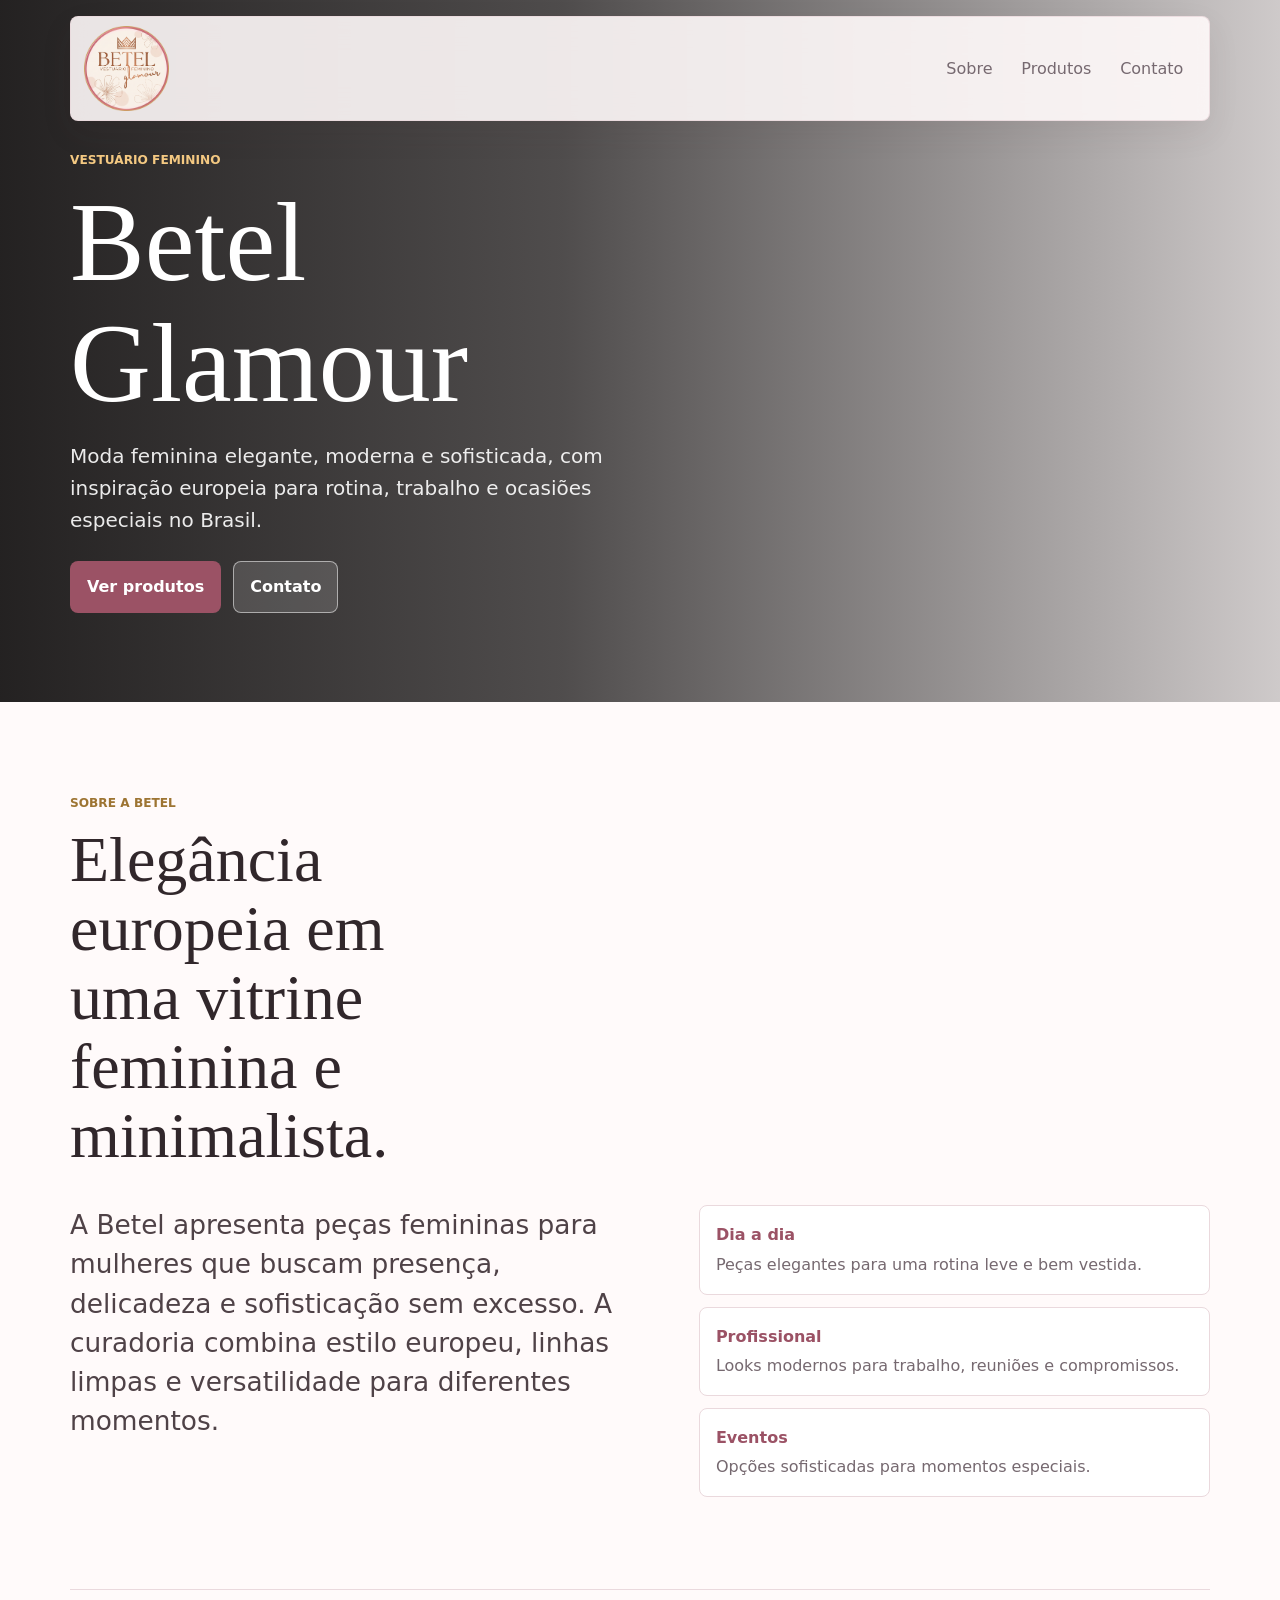
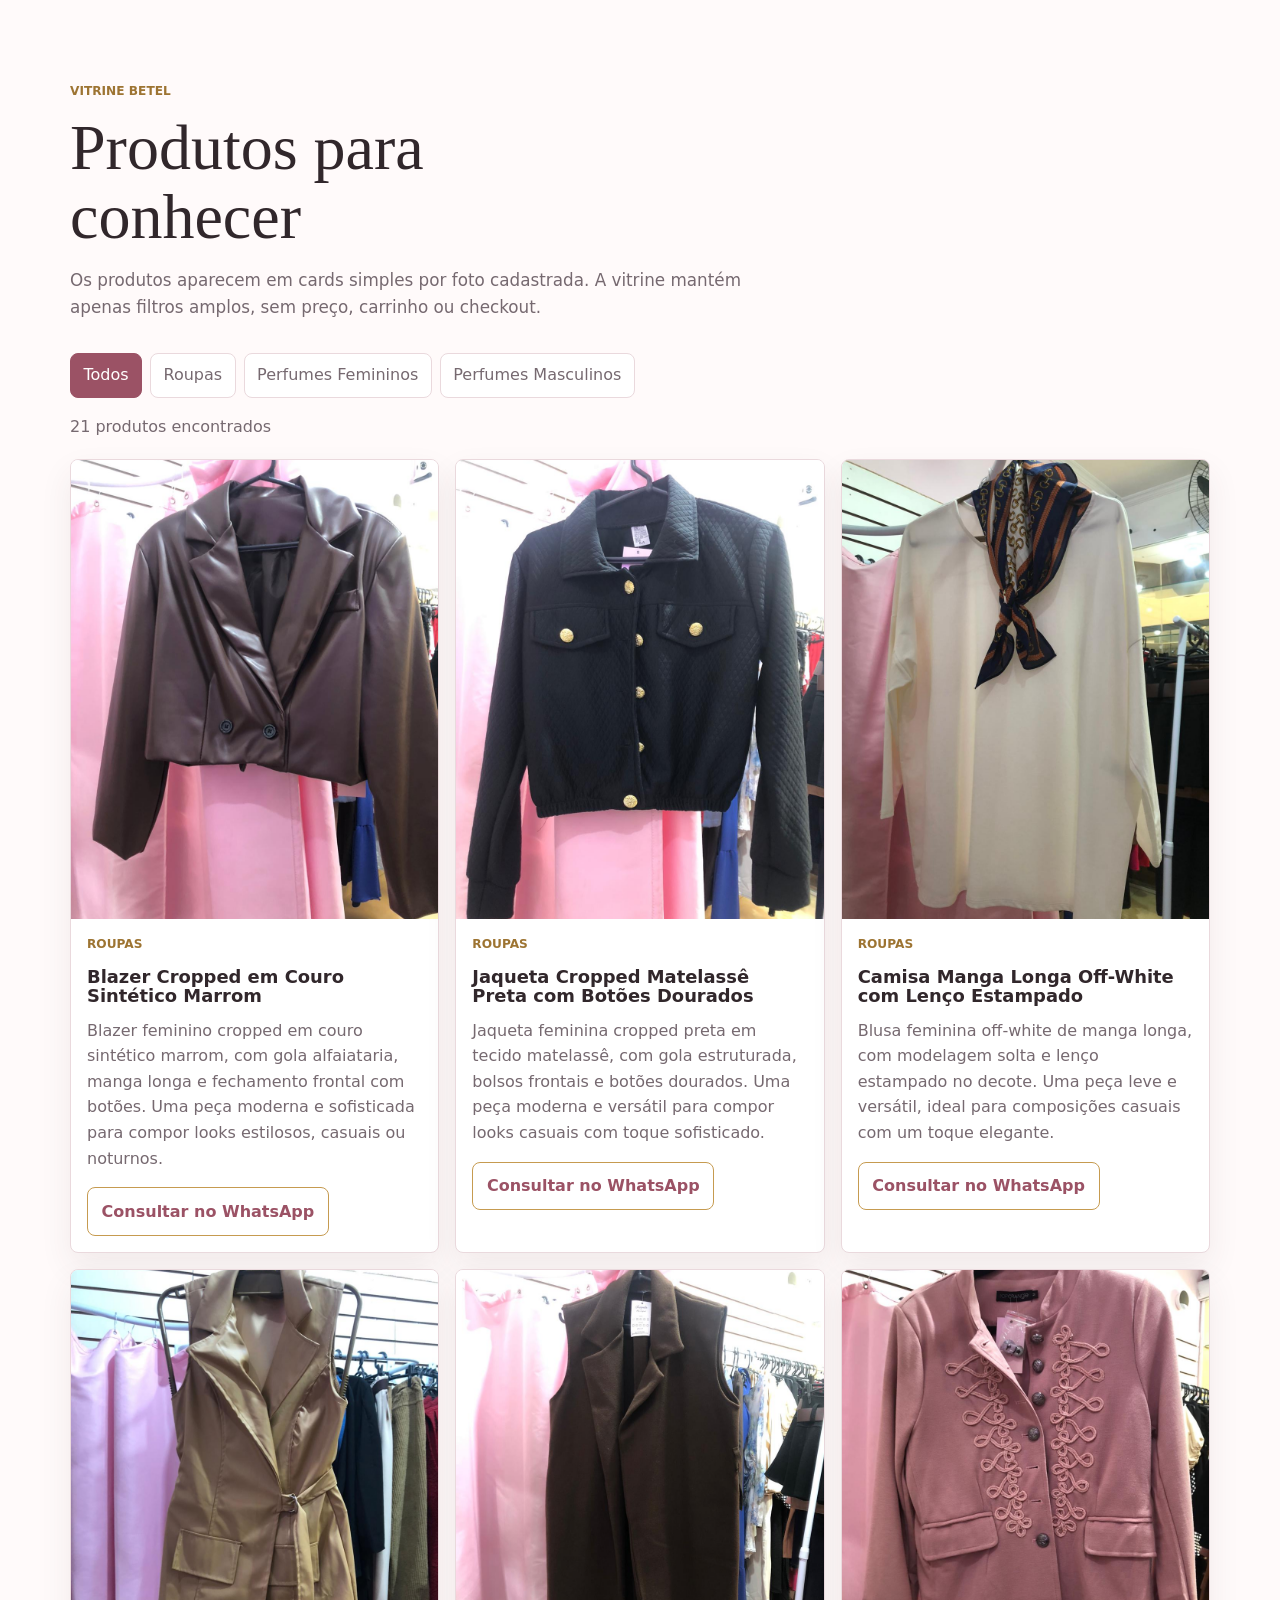
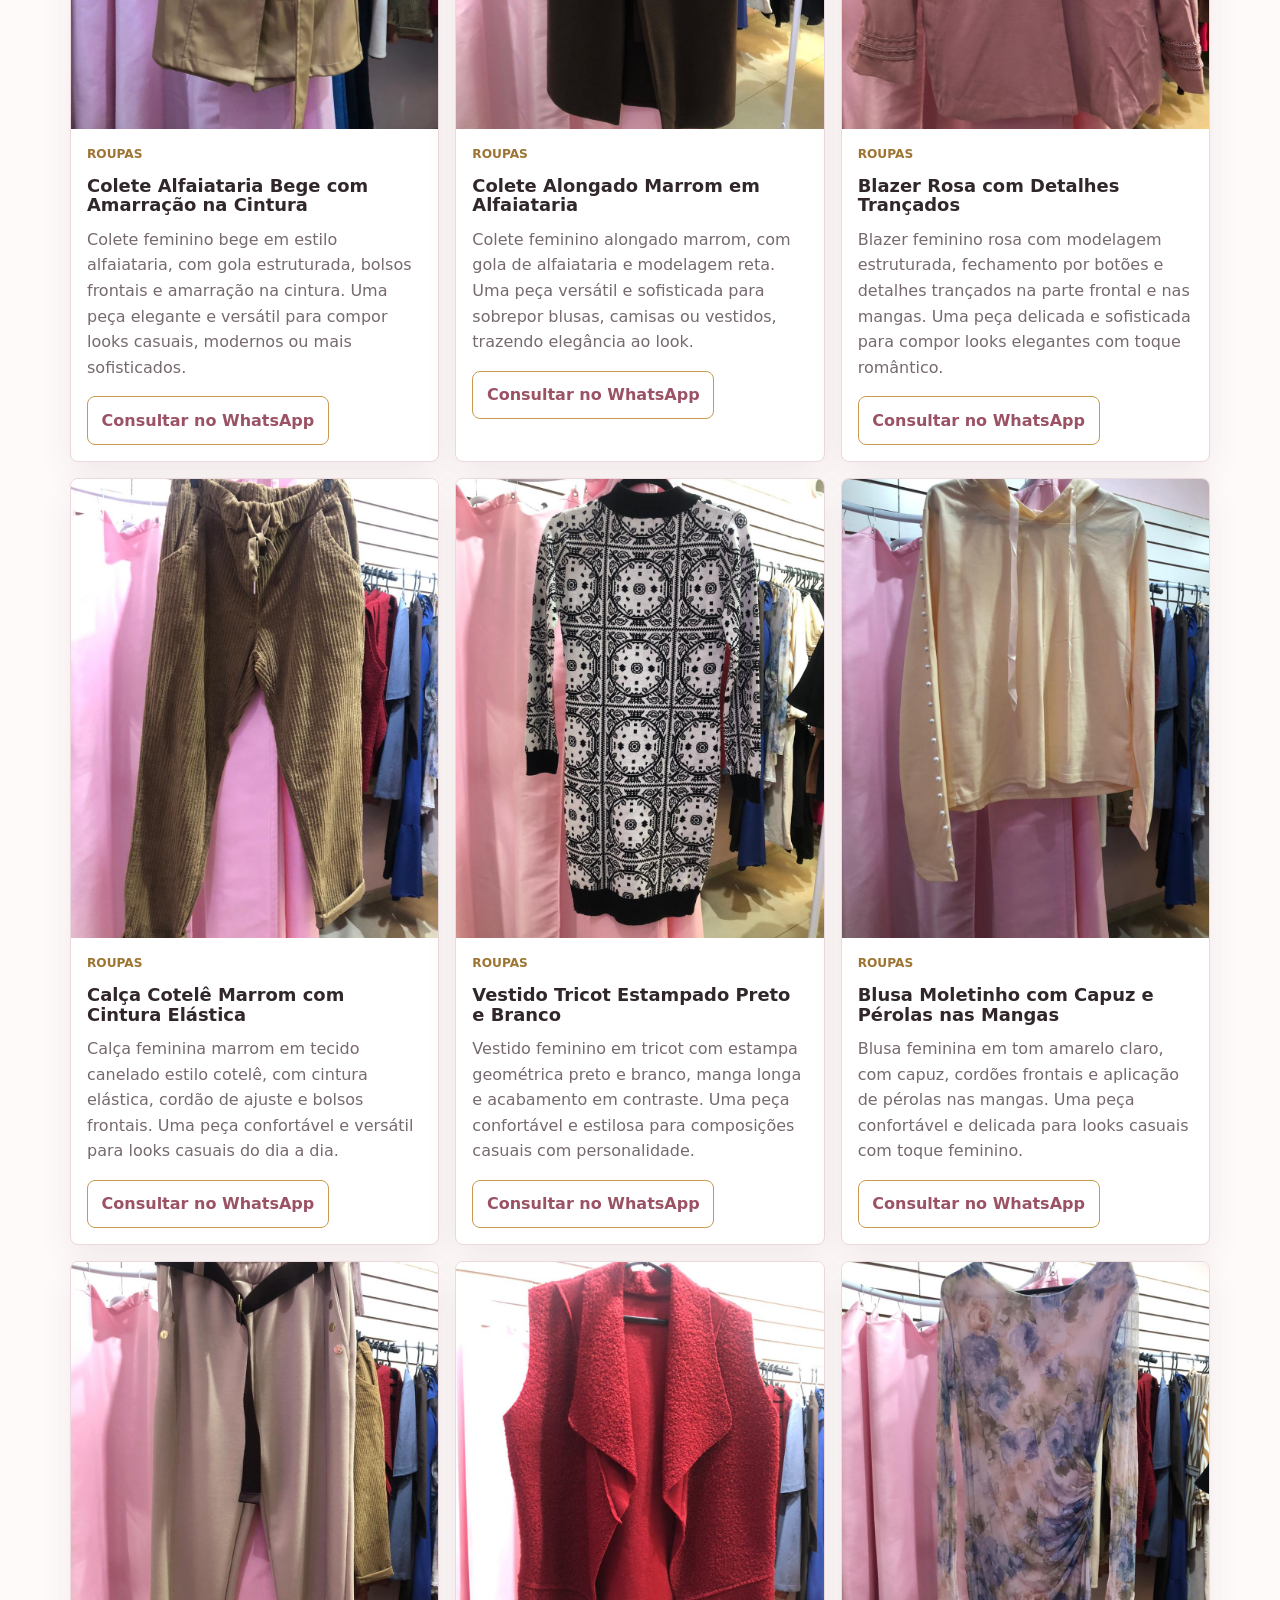
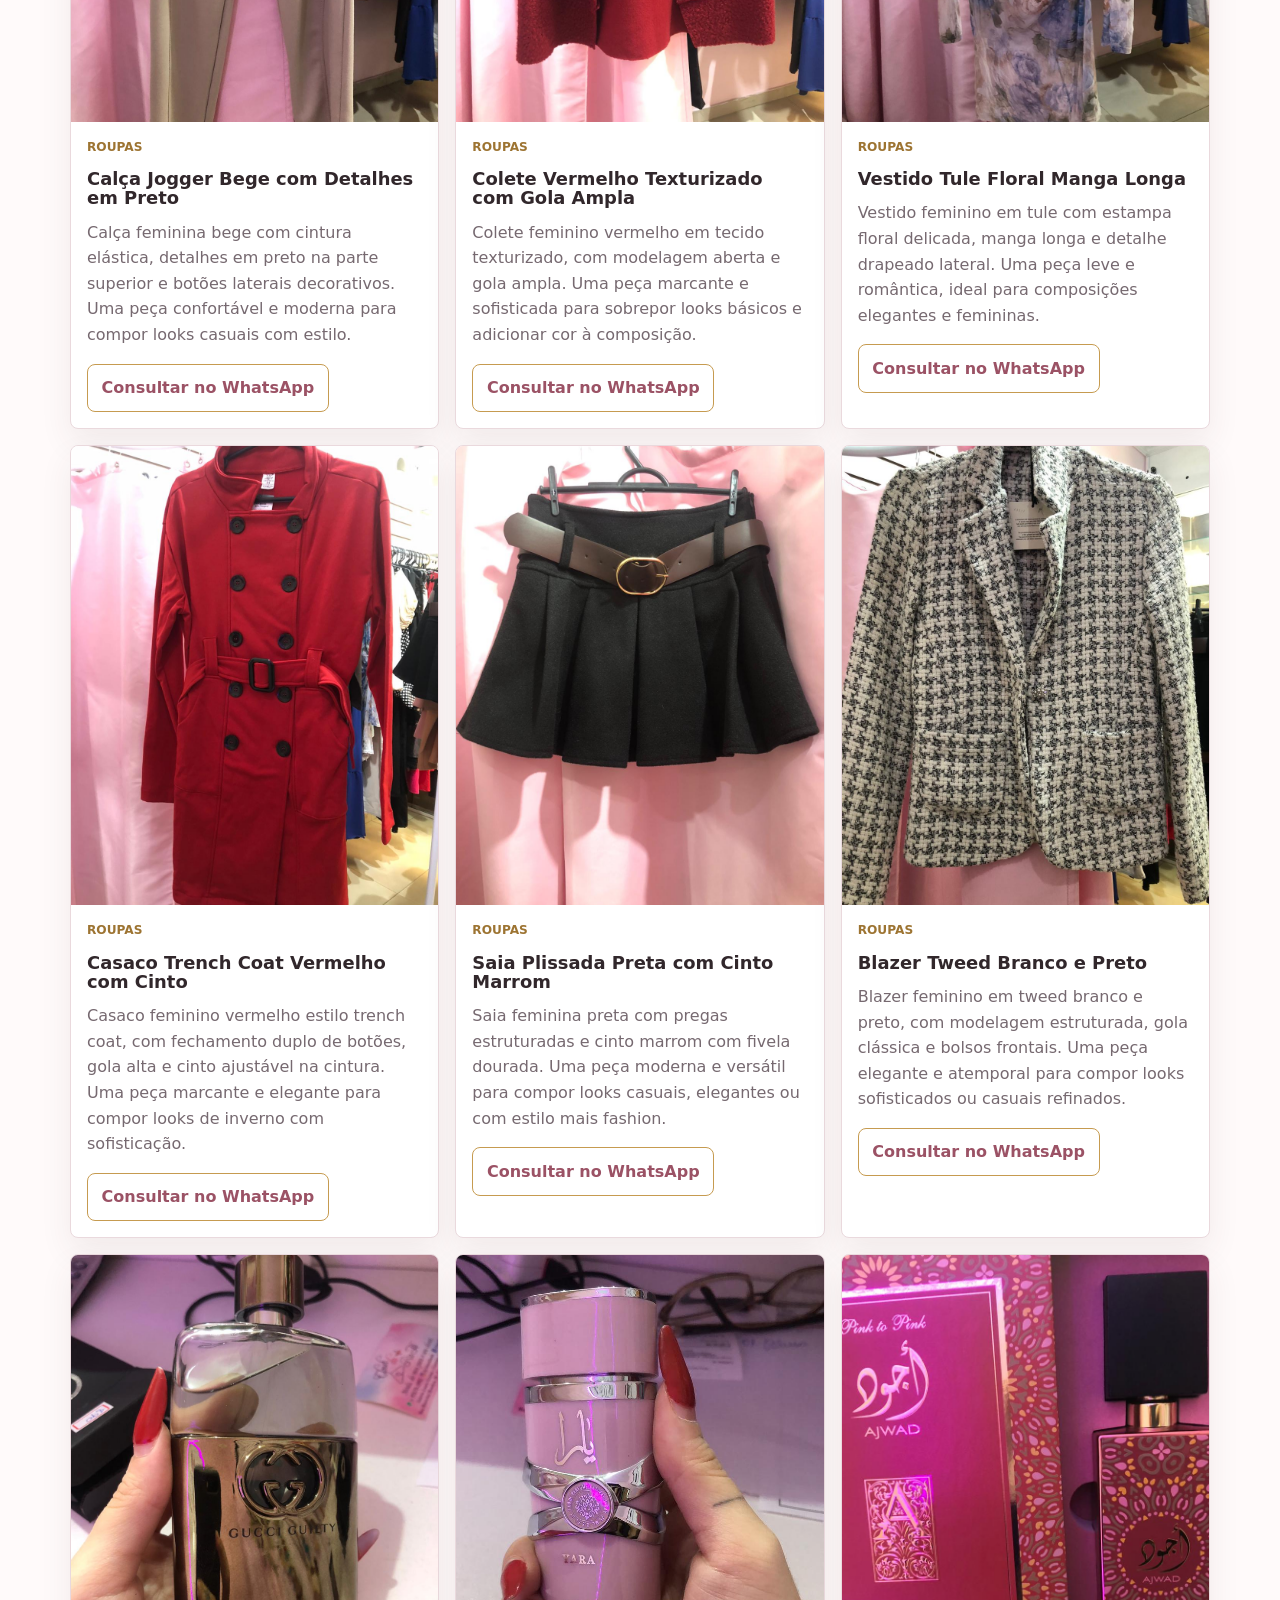
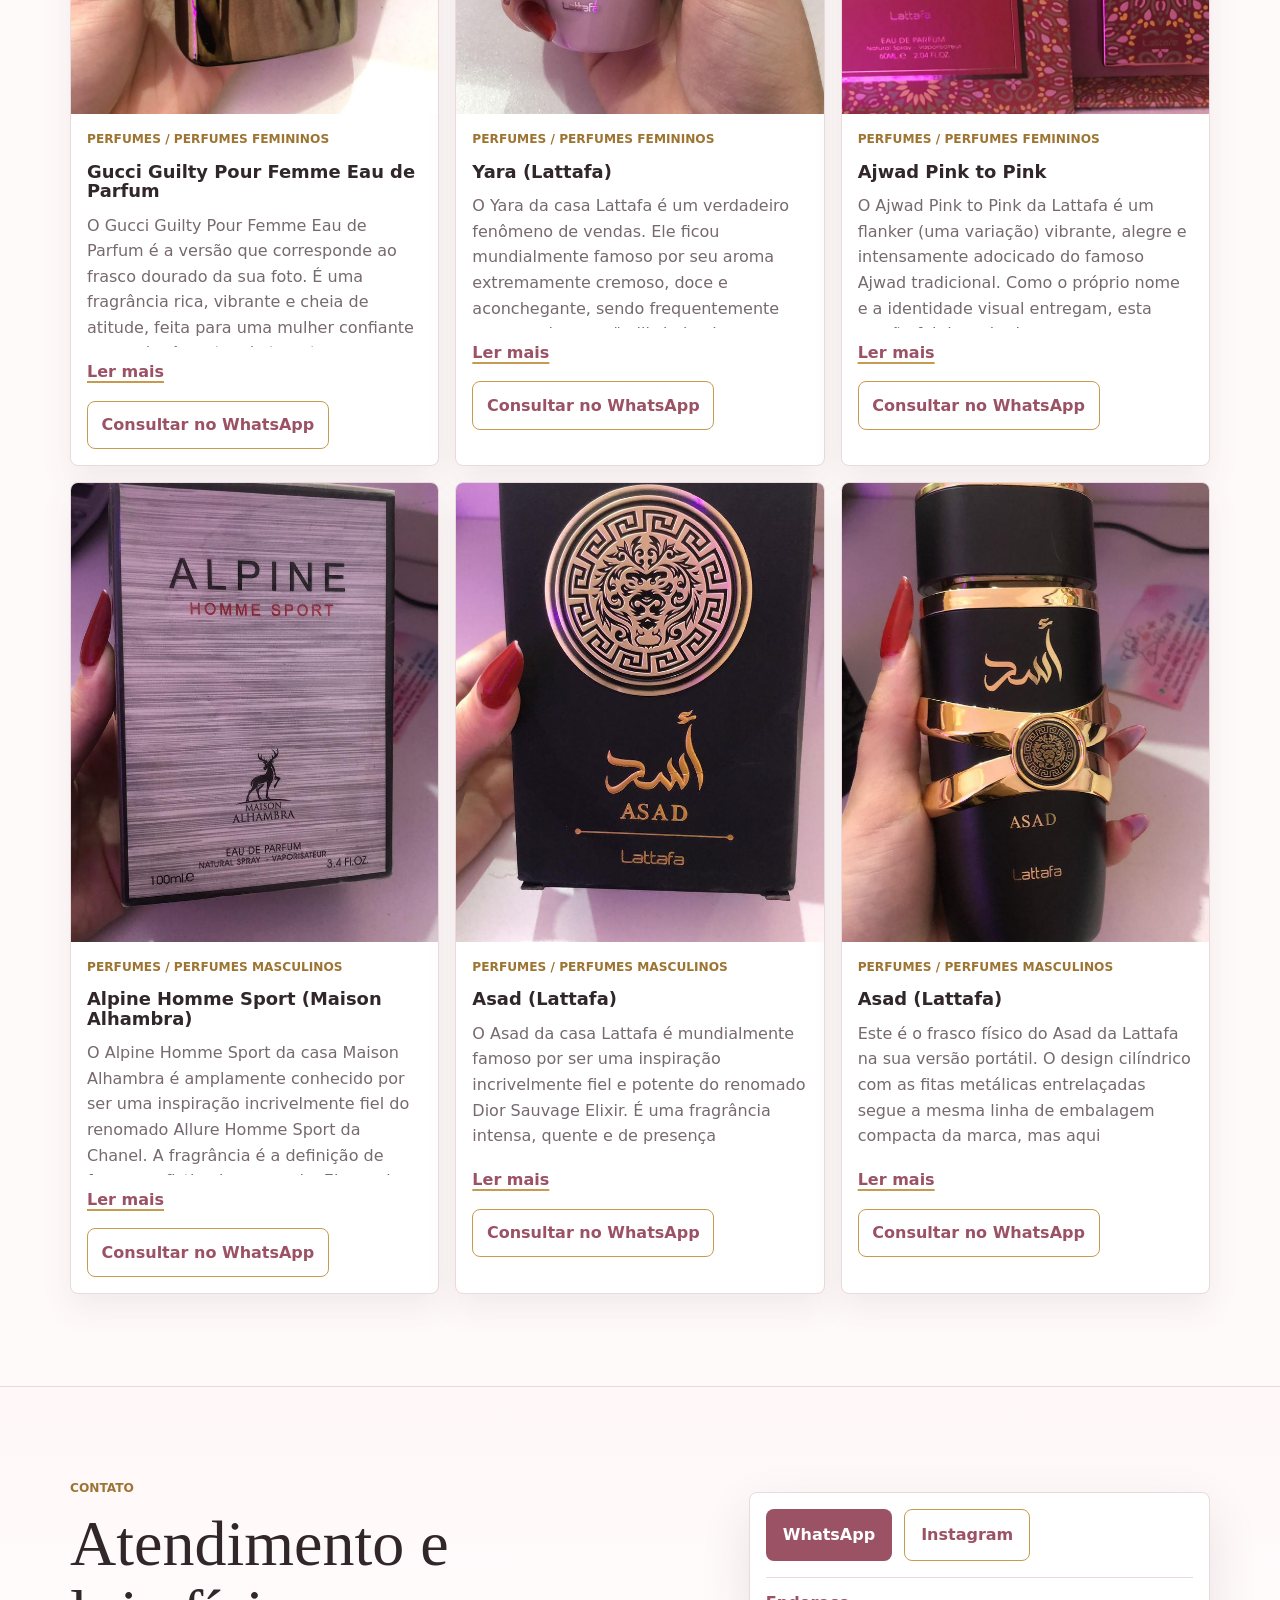
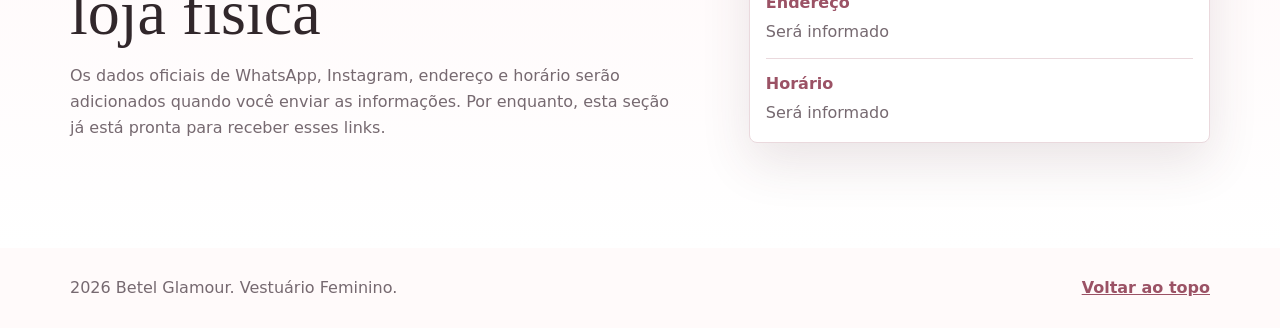
==== index.html @ 4f5f0fdb "Initial Betel Glamour site" ====
<!doctype html>
<html lang="pt-BR">
  <head>
    <meta charset="utf-8" />
    <meta name="viewport" content="width=device-width, initial-scale=1" />
    <meta
      name="description"
      content="Betel Glamour, vestuário feminino com inspiração europeia para o dia a dia, trabalho e eventos."
    />
    <meta name="theme-color" content="#9b5265" />
    <meta property="og:type" content="website" />
    <meta property="og:url" content="https://betel-glamour.netlify.app/" />
    <meta property="og:title" content="Betel Glamour | Vestuário Feminino" />
    <meta
      property="og:description"
      content="Moda feminina elegante, moderna e sofisticada, com inspiração europeia para rotina, trabalho e ocasiões especiais no Brasil."
    />
    <meta property="og:image" content="/assets/produtos/LOGO/02.png" />
    <meta property="og:locale" content="pt_BR" />
    <meta name="twitter:card" content="summary_large_image" />
    <link rel="canonical" href="https://betel-glamour.netlify.app/" />
    <title>Betel Glamour | Vestuário Feminino</title>
    <link rel="preload" href="assets/produtos/LOGO/02.png" as="image" />
    <link rel="stylesheet" href="styles.css?v=betel-v4" />
  </head>
  <body>
    <a class="skip-link" href="#conteudo">Pular para o conteúdo</a>

    <header class="site-header" data-header>
      <a class="brand" href="#inicio" aria-label="Voltar para o início">
        <img
          class="brand-logo"
          src="assets/produtos/LOGO/logo-header.png"
          alt="Betel Vestuário Feminino Glamour"
        />
      </a>

      <button
        class="menu-toggle"
        type="button"
        aria-expanded="false"
        aria-controls="menu-principal"
        data-menu-toggle
      >
        <span></span>
        <span></span>
        <span></span>
        <span class="sr-only">Abrir menu</span>
      </button>

      <nav class="site-nav" id="menu-principal" data-nav>
        <a href="#sobre">Sobre</a>
        <a href="#produtos">Produtos</a>
        <a href="#contato">Contato</a>
      </nav>
    </header>

    <main id="conteudo">
      <section class="hero" id="inicio" aria-labelledby="hero-title">
        <div class="hero-content">
          <p class="eyebrow" data-site-field="heroKicker">Vestuário Feminino</p>
          <h1 id="hero-title" data-site-field="heroTitle">Betel Glamour</h1>
          <p class="hero-copy" data-site-field="heroDescription">
            Moda feminina elegante, moderna e sofisticada, com inspiração
            europeia para rotina, trabalho e ocasiões especiais no Brasil.
          </p>
          <div class="hero-actions" aria-label="Ações principais">
            <a class="button primary" href="#produtos">Ver produtos</a>
            <a class="button secondary" href="#contato">Contato</a>
          </div>
        </div>
      </section>

      <section class="section intro-section" id="sobre" aria-labelledby="sobre-title">
        <div class="section-heading">
          <p class="eyebrow">Sobre a Betel</p>
          <h2 id="sobre-title" data-site-field="aboutTitle">Elegância europeia em uma vitrine feminina e minimalista.</h2>
        </div>

        <div class="intro-layout">
          <p class="lead" data-site-field="aboutText">
            A Betel apresenta peças femininas para mulheres que buscam presença,
            delicadeza e sofisticação sem excesso. A curadoria combina estilo
            europeu, linhas limpas e versatilidade para diferentes momentos.
          </p>

          <div class="quick-facts" aria-label="Destaques da marca">
            <div>
              <strong>Dia a dia</strong>
              <span>Peças elegantes para uma rotina leve e bem vestida.</span>
            </div>
            <div>
              <strong>Profissional</strong>
              <span>Looks modernos para trabalho, reuniões e compromissos.</span>
            </div>
            <div>
              <strong>Eventos</strong>
              <span>Opções sofisticadas para momentos especiais.</span>
            </div>
          </div>
        </div>
      </section>

      <section class="section products-section" id="produtos" aria-labelledby="produtos-title">
        <div class="section-heading">
          <p class="eyebrow">Vitrine Betel</p>
          <h2 id="produtos-title">Produtos para conhecer</h2>
          <p>
            Os produtos aparecem em cards simples por foto cadastrada. A vitrine
            mantém apenas filtros amplos, sem preço, carrinho ou checkout.
          </p>
        </div>

        <div class="catalog-toolbar">
          <div class="filter-bar" aria-label="Filtrar produtos" data-filter-bar></div>
          <p class="product-count" data-product-count aria-live="polite"></p>
        </div>

        <div class="product-grid" data-products aria-live="polite">
          <p class="loading-message">Carregando produtos...</p>
        </div>
      </section>

      <section class="section contact-section" id="contato" aria-labelledby="contato-title">
        <div class="contact-copy">
          <p class="eyebrow">Contato</p>
          <h2 id="contato-title">Atendimento e loja física</h2>
          <p>
            Os dados oficiais de WhatsApp, Instagram, endereço e horário serão
            adicionados quando você enviar as informações. Por enquanto, esta
            seção já está pronta para receber esses links.
          </p>
        </div>

        <div class="contact-panel" aria-label="Canais de contato da Betel">
          <div class="contact-actions">
            <a class="button primary" href="#contato" data-whatsapp-link>
              WhatsApp
            </a>
            <a class="button outline" href="#contato" data-instagram-link>
              Instagram
            </a>
          </div>

          <dl class="contact-list">
            <div>
              <dt>Endereço</dt>
              <dd data-site-field="address">Será informado</dd>
            </div>
            <div>
              <dt>Horário</dt>
              <dd data-site-field="hours">Será informado</dd>
            </div>
          </dl>
        </div>
      </section>
    </main>

    <footer class="site-footer">
      <p><span data-year></span> Betel Glamour. Vestuário Feminino.</p>
      <a href="#inicio">Voltar ao topo</a>
    </footer>

    <script src="https://identity.netlify.com/v1/netlify-identity-widget.js"></script>
    <script>
      if (window.netlifyIdentity) {
        window.netlifyIdentity.on("init", (user) => {
          if (!user) {
            window.netlifyIdentity.on("login", () => {
              document.location.href = "/admin/";
            });
          }
        });
      }
    </script>
    <script src="script.js?v=betel-v5"></script>
  </body>
</html>
---- styles.css ----
:root {
  --bg: #fffafa;
  --paper: #ffffff;
  --paper-soft: #fff4f6;
  --ink: #31272b;
  --muted: #766970;
  --line: #ead9dd;
  --rose: #d596a5;
  --rose-dark: #9b5265;
  --rose-soft: #f7e5e9;
  --gold: #c69b50;
  --gold-dark: #9d7432;
  --shadow: 0 20px 50px rgba(79, 47, 55, 0.12);
  --radius: 8px;
  --max-width: 1140px;
}

* {
  box-sizing: border-box;
}

html {
  scroll-behavior: smooth;
}

body {
  margin: 0;
  background: var(--bg);
  color: var(--ink);
  font-family:
    "Segoe UI", ui-sans-serif, system-ui, -apple-system, BlinkMacSystemFont,
    sans-serif;
  line-height: 1.6;
}

img {
  display: block;
  max-width: 100%;
}

a {
  color: inherit;
}

button {
  font: inherit;
}

code {
  color: var(--rose-dark);
  font-size: 0.95em;
}

.skip-link {
  position: fixed;
  left: 1rem;
  top: 1rem;
  z-index: 20;
  transform: translateY(-140%);
  background: var(--ink);
  color: white;
  padding: 0.65rem 0.9rem;
  border-radius: var(--radius);
  transition: transform 180ms ease;
}

.skip-link:focus {
  transform: translateY(0);
}

.sr-only {
  position: absolute;
  width: 1px;
  height: 1px;
  padding: 0;
  margin: -1px;
  overflow: hidden;
  clip: rect(0, 0, 0, 0);
  white-space: nowrap;
  border: 0;
}

.site-header {
  position: fixed;
  inset: 0 0 auto;
  z-index: 10;
  display: flex;
  align-items: center;
  justify-content: space-between;
  gap: 1rem;
  width: min(100% - 32px, var(--max-width));
  margin: 16px auto 0;
  padding: 0.55rem 0.8rem;
  background: rgba(255, 250, 250, 0.9);
  border: 1px solid rgba(234, 217, 221, 0.86);
  border-radius: var(--radius);
  box-shadow: 0 12px 32px rgba(79, 47, 55, 0.08);
  backdrop-filter: blur(16px);
}

.site-header.is-scrolled {
  box-shadow: 0 12px 34px rgba(79, 47, 55, 0.15);
}

.brand {
  display: inline-flex;
  align-items: center;
  min-width: 0;
  color: var(--ink);
  font-weight: 800;
  text-decoration: none;
}

.brand-logo {
  width: auto;
  height: clamp(4rem, 8vw, 5.35rem);
  object-fit: contain;
}

.site-nav {
  display: flex;
  align-items: center;
  gap: 0.2rem;
}

.site-nav a {
  min-height: 2.4rem;
  padding: 0.55rem 0.8rem;
  color: var(--muted);
  text-decoration: none;
  border-radius: var(--radius);
  transition:
    background 160ms ease,
    color 160ms ease;
}

.site-nav a:hover,
.site-nav a:focus-visible {
  background: rgba(213, 150, 165, 0.14);
  color: var(--rose-dark);
}

.menu-toggle {
  display: none;
  width: 2.5rem;
  height: 2.5rem;
  padding: 0.55rem;
  border: 1px solid var(--line);
  border-radius: var(--radius);
  background: var(--paper);
  color: var(--ink);
  cursor: pointer;
}

.menu-toggle span:not(.sr-only) {
  display: block;
  height: 2px;
  width: 100%;
  margin: 4px 0;
  background: currentColor;
}

.hero {
  min-height: min(78svh, 740px);
  display: grid;
  align-items: center;
  padding: 8.4rem max(24px, calc((100vw - var(--max-width)) / 2)) 4.5rem;
  background:
    linear-gradient(90deg, rgba(12, 10, 10, 0.9) 0%, rgba(12, 10, 10, 0.72) 44%, rgba(12, 10, 10, 0.2) 100%),
    url("assets/produtos/LOGO/02.png");
  background-size: cover;
  background-position: 60% center;
  color: white;
}

.hero-content {
  width: min(620px, 100%);
}

.eyebrow {
  margin: 0 0 0.7rem;
  color: var(--gold-dark);
  font-size: 0.76rem;
  font-weight: 800;
  letter-spacing: 0;
  text-transform: uppercase;
}

.hero .eyebrow {
  color: #f4c982;
}

h1,
h2,
h3,
p {
  overflow-wrap: anywhere;
}

h1,
h2,
h3 {
  line-height: 1.08;
  margin: 0;
}

h1,
h2 {
  font-family: Georgia, "Times New Roman", serif;
  font-weight: 500;
}

h1 {
  max-width: 12ch;
  font-size: clamp(3.4rem, 10vw, 7rem);
  letter-spacing: 0;
}

h2 {
  max-width: 13ch;
  font-size: clamp(2.1rem, 5.2vw, 4rem);
  letter-spacing: 0;
}

h3 {
  font-size: 1.12rem;
  letter-spacing: 0;
}

.hero-copy {
  max-width: 54ch;
  margin: 1rem 0 0;
  color: rgba(255, 255, 255, 0.9);
  font-size: clamp(1.05rem, 2vw, 1.25rem);
}

.hero-actions,
.contact-actions {
  display: flex;
  flex-wrap: wrap;
  gap: 0.75rem;
  margin-top: 1.6rem;
}

.button {
  min-height: 2.9rem;
  display: inline-flex;
  align-items: center;
  justify-content: center;
  padding: 0.75rem 1rem;
  border: 1px solid transparent;
  border-radius: var(--radius);
  font-weight: 800;
  text-decoration: none;
  cursor: pointer;
  transition:
    transform 160ms ease,
    border-color 160ms ease,
    background 160ms ease,
    color 160ms ease;
}

.button:hover,
.button:focus-visible {
  transform: translateY(-1px);
}

.button.primary {
  background: var(--rose-dark);
  color: white;
}

.button.secondary {
  background: rgba(255, 255, 255, 0.14);
  border-color: rgba(255, 255, 255, 0.52);
  color: white;
}

.button.outline {
  background: var(--paper);
  border-color: var(--gold);
  color: var(--rose-dark);
}

.section {
  width: min(100% - 32px, var(--max-width));
  margin: 0 auto;
  padding: clamp(3.25rem, 8vw, 5.75rem) 0;
}

.section-heading {
  max-width: 820px;
}

.section-heading > p:not(.eyebrow) {
  max-width: 720px;
  margin: 1rem 0 0;
  color: var(--muted);
  font-size: 1.05rem;
}

.intro-layout {
  display: grid;
  grid-template-columns: minmax(0, 1.05fr) minmax(280px, 0.95fr);
  gap: clamp(1.5rem, 5vw, 4rem);
  align-items: start;
  margin-top: 2.2rem;
}

.lead {
  margin: 0;
  color: #4f4247;
  font-size: clamp(1.22rem, 2.4vw, 1.65rem);
  line-height: 1.48;
}

.quick-facts {
  display: grid;
  gap: 0.75rem;
}

.quick-facts div {
  display: grid;
  gap: 0.25rem;
  padding: 1rem;
  background: var(--paper);
  border: 1px solid var(--line);
  border-radius: var(--radius);
}

.quick-facts strong {
  color: var(--rose-dark);
}

.quick-facts span {
  color: var(--muted);
}

.products-section {
  border-top: 1px solid var(--line);
}

.catalog-toolbar {
  margin-top: 2rem;
}

.filter-bar {
  display: flex;
  flex-wrap: wrap;
  gap: 0.5rem;
}

.filter-button {
  min-height: 2.45rem;
  padding: 0.55rem 0.78rem;
  border: 1px solid var(--line);
  border-radius: var(--radius);
  background: var(--paper);
  color: var(--muted);
  cursor: pointer;
  white-space: nowrap;
}

.filter-button.is-active {
  background: var(--rose-dark);
  border-color: var(--rose-dark);
  color: white;
}

.product-count {
  min-height: 1.5rem;
  margin: 1rem 0 0;
  color: var(--muted);
}

.product-grid {
  display: grid;
  grid-template-columns: repeat(3, minmax(0, 1fr));
  gap: 1rem;
  margin-top: 1.25rem;
}

.loading-message,
.empty-message {
  grid-column: 1 / -1;
  margin: 0;
  padding: 1rem;
  background: var(--paper);
  border: 1px solid var(--line);
  border-radius: var(--radius);
  color: var(--muted);
}

.product-card {
  display: grid;
  grid-template-rows: auto 1fr;
  overflow: hidden;
  background: var(--paper);
  border: 1px solid var(--line);
  border-radius: var(--radius);
  box-shadow: 0 14px 32px rgba(79, 47, 55, 0.08);
}

.product-media {
  position: relative;
  overflow: hidden;
  background: var(--paper-soft);
}

.product-media img {
  width: 100%;
  aspect-ratio: 4 / 5;
  object-fit: cover;
}

.carousel-button {
  position: absolute;
  top: 50%;
  display: grid;
  width: 2.25rem;
  height: 2.25rem;
  place-items: center;
  border: 1px solid rgba(255, 255, 255, 0.75);
  border-radius: 50%;
  background: rgba(49, 39, 43, 0.45);
  color: white;
  cursor: pointer;
  transform: translateY(-50%);
}

.carousel-button:hover,
.carousel-button:focus-visible {
  background: rgba(49, 39, 43, 0.72);
}

.carousel-button.prev {
  left: 0.75rem;
}

.carousel-button.next {
  right: 0.75rem;
}

.carousel-dots {
  position: absolute;
  inset: auto 0 0.75rem;
  display: flex;
  justify-content: center;
  gap: 0.35rem;
}

.carousel-dot {
  width: 0.45rem;
  height: 0.45rem;
  border: 0;
  border-radius: 50%;
  background: rgba(255, 255, 255, 0.58);
  cursor: pointer;
}

.carousel-dot.is-active {
  background: var(--gold);
}

.product-content {
  display: grid;
  align-content: start;
  gap: 0.75rem;
  padding: 1rem;
}

.product-kicker {
  margin: 0;
  color: var(--gold-dark);
  font-size: 0.76rem;
  font-weight: 800;
  letter-spacing: 0;
  text-transform: uppercase;
}

.product-content p:not(.product-kicker) {
  margin: 0;
  color: var(--muted);
}

.product-description.is-collapsed {
  max-height: 8.4rem;
  overflow: hidden;
}

.description-toggle {
  width: fit-content;
  padding: 0;
  border: 0;
  background: transparent;
  color: var(--rose-dark);
  font-weight: 800;
  text-decoration: underline;
  text-decoration-color: var(--gold);
  text-decoration-thickness: 2px;
  text-underline-offset: 0.25em;
  cursor: pointer;
}

.product-content .button {
  width: fit-content;
  min-height: 2.55rem;
  margin-top: 0.25rem;
  padding: 0.65rem 0.85rem;
}

.contact-section {
  display: grid;
  grid-template-columns: minmax(0, 1fr) minmax(320px, 0.75fr);
  gap: clamp(1.5rem, 5vw, 4rem);
  align-items: center;
  width: 100%;
  max-width: none;
  margin: 0;
  padding-inline: max(24px, calc((100vw - var(--max-width)) / 2));
  background: linear-gradient(180deg, #fff7f8 0%, #ffffff 100%);
  border-top: 1px solid var(--line);
}

.contact-copy {
  max-width: 720px;
}

.contact-copy p:not(.eyebrow) {
  color: var(--muted);
}

.contact-panel {
  padding: 1rem;
  background: var(--paper);
  border: 1px solid var(--line);
  border-radius: var(--radius);
  box-shadow: var(--shadow);
}

.contact-panel .contact-actions {
  margin-top: 0;
}

.contact-list {
  display: grid;
  gap: 0.8rem;
  margin: 1rem 0 0;
}

.contact-list div {
  display: grid;
  gap: 0.2rem;
  padding-top: 0.8rem;
  border-top: 1px solid var(--line);
}

.contact-list dt {
  color: var(--rose-dark);
  font-weight: 800;
}

.contact-list dd {
  margin: 0;
  color: var(--muted);
}

.site-footer {
  display: flex;
  align-items: center;
  justify-content: space-between;
  gap: 1rem;
  width: min(100% - 32px, var(--max-width));
  min-height: 5rem;
  margin: 0 auto;
  color: var(--muted);
}

.site-footer p {
  margin: 0;
}

.site-footer a {
  color: var(--rose-dark);
  font-weight: 800;
}

@media (max-width: 920px) {
  .site-header {
    align-items: flex-start;
  }

  .menu-toggle {
    display: block;
  }

  .site-nav {
    position: absolute;
    inset: calc(100% + 8px) 0 auto;
    display: none;
    flex-direction: column;
    align-items: stretch;
    padding: 0.6rem;
    background: var(--paper);
    border: 1px solid var(--line);
    border-radius: var(--radius);
    box-shadow: var(--shadow);
  }

  .site-nav.is-open {
    display: flex;
  }

  .site-nav a {
    padding: 0.75rem 0.85rem;
  }

  .hero {
    min-height: 76svh;
    padding-top: 8rem;
    background:
      linear-gradient(180deg, rgba(12, 10, 10, 0.86) 0%, rgba(12, 10, 10, 0.64) 62%, rgba(12, 10, 10, 0.25) 100%),
      url("assets/produtos/LOGO/02.png");
    background-size: cover;
    background-position: center;
  }

  .intro-layout,
  .contact-section {
    grid-template-columns: 1fr;
  }

  .product-grid {
    grid-template-columns: repeat(2, minmax(0, 1fr));
  }
}

@media (max-width: 640px) {
  .site-header {
    width: min(100% - 20px, var(--max-width));
    margin-top: 10px;
  }

  .brand-logo {
    height: 3.7rem;
  }

  .hero {
    padding-inline: 18px;
  }

  .section {
    width: min(100% - 28px, var(--max-width));
  }

  .filter-bar {
    flex-wrap: nowrap;
    overflow-x: auto;
    padding-bottom: 0.2rem;
  }

  .product-grid {
    grid-template-columns: 1fr;
  }

  .button {
    width: 100%;
  }

  .product-content .button {
    width: 100%;
  }

  .site-footer {
    align-items: flex-start;
    flex-direction: column;
    padding: 1.5rem 0;
  }
}
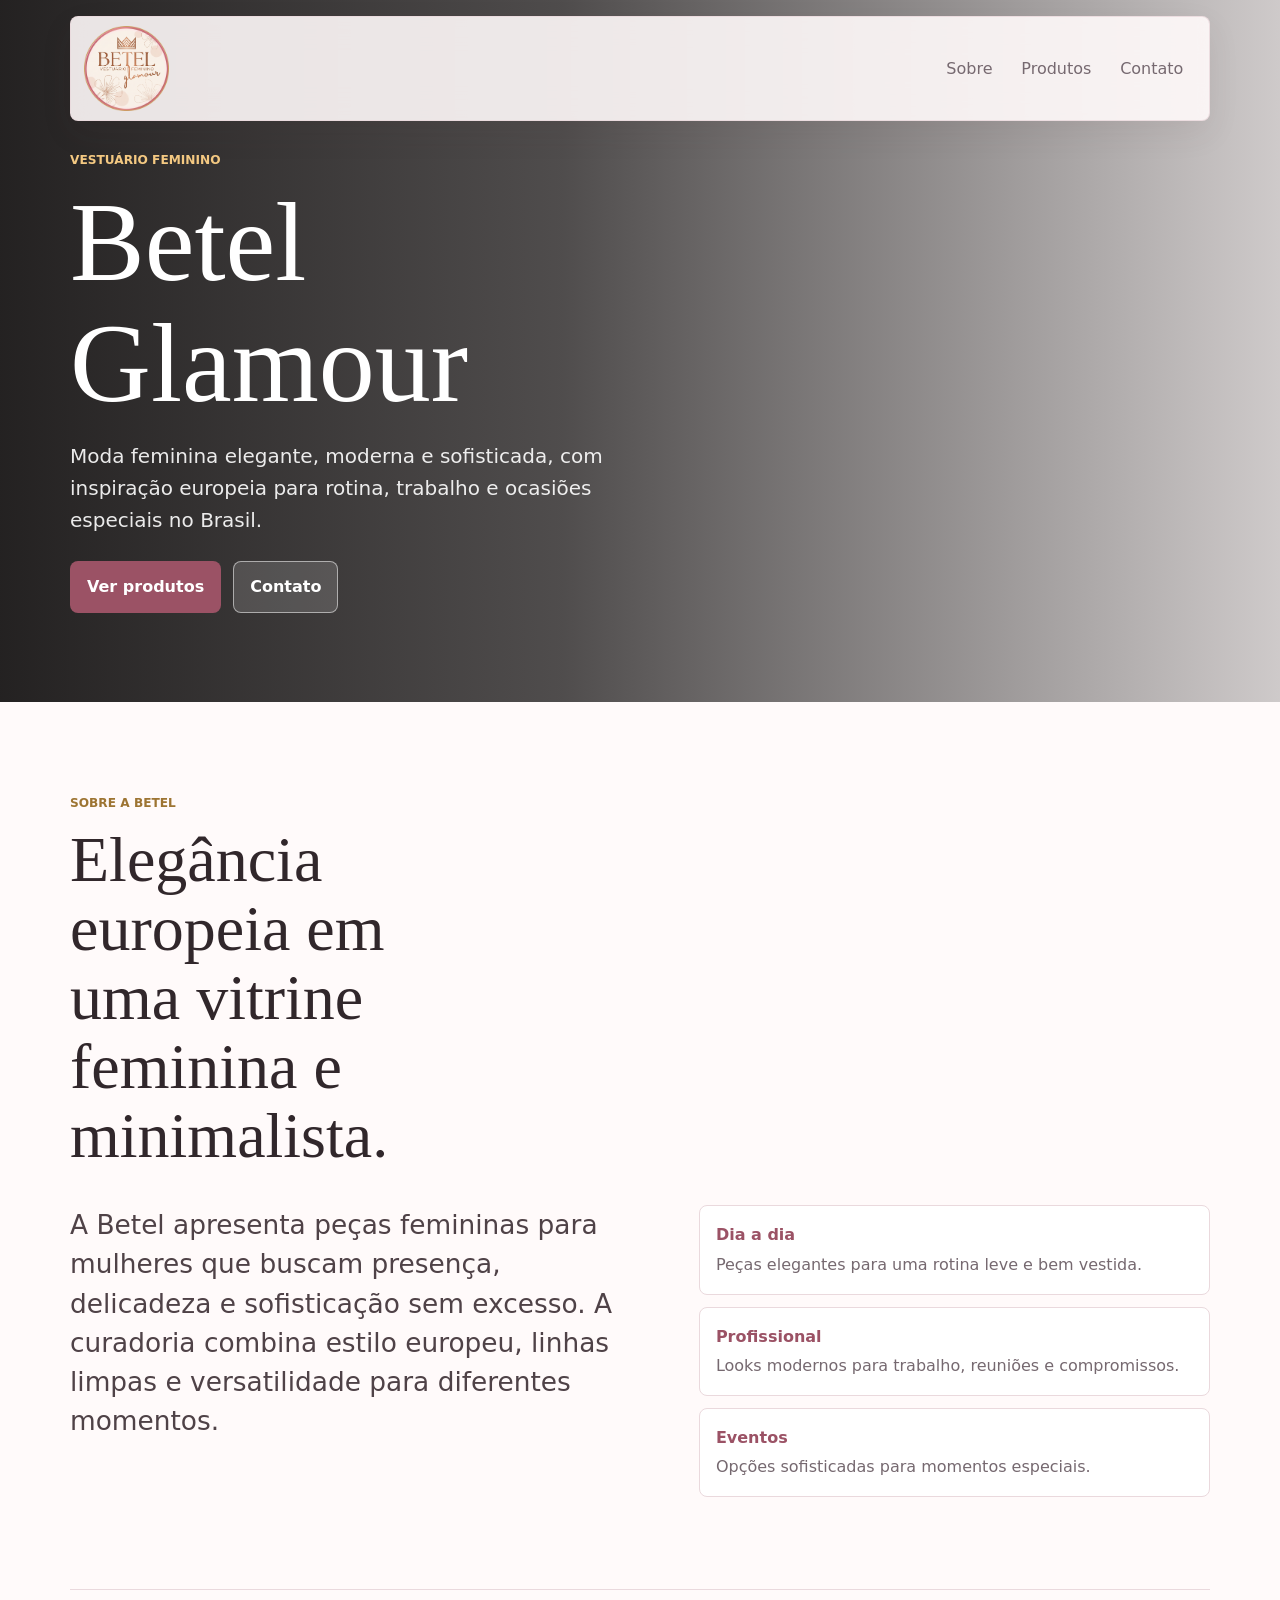
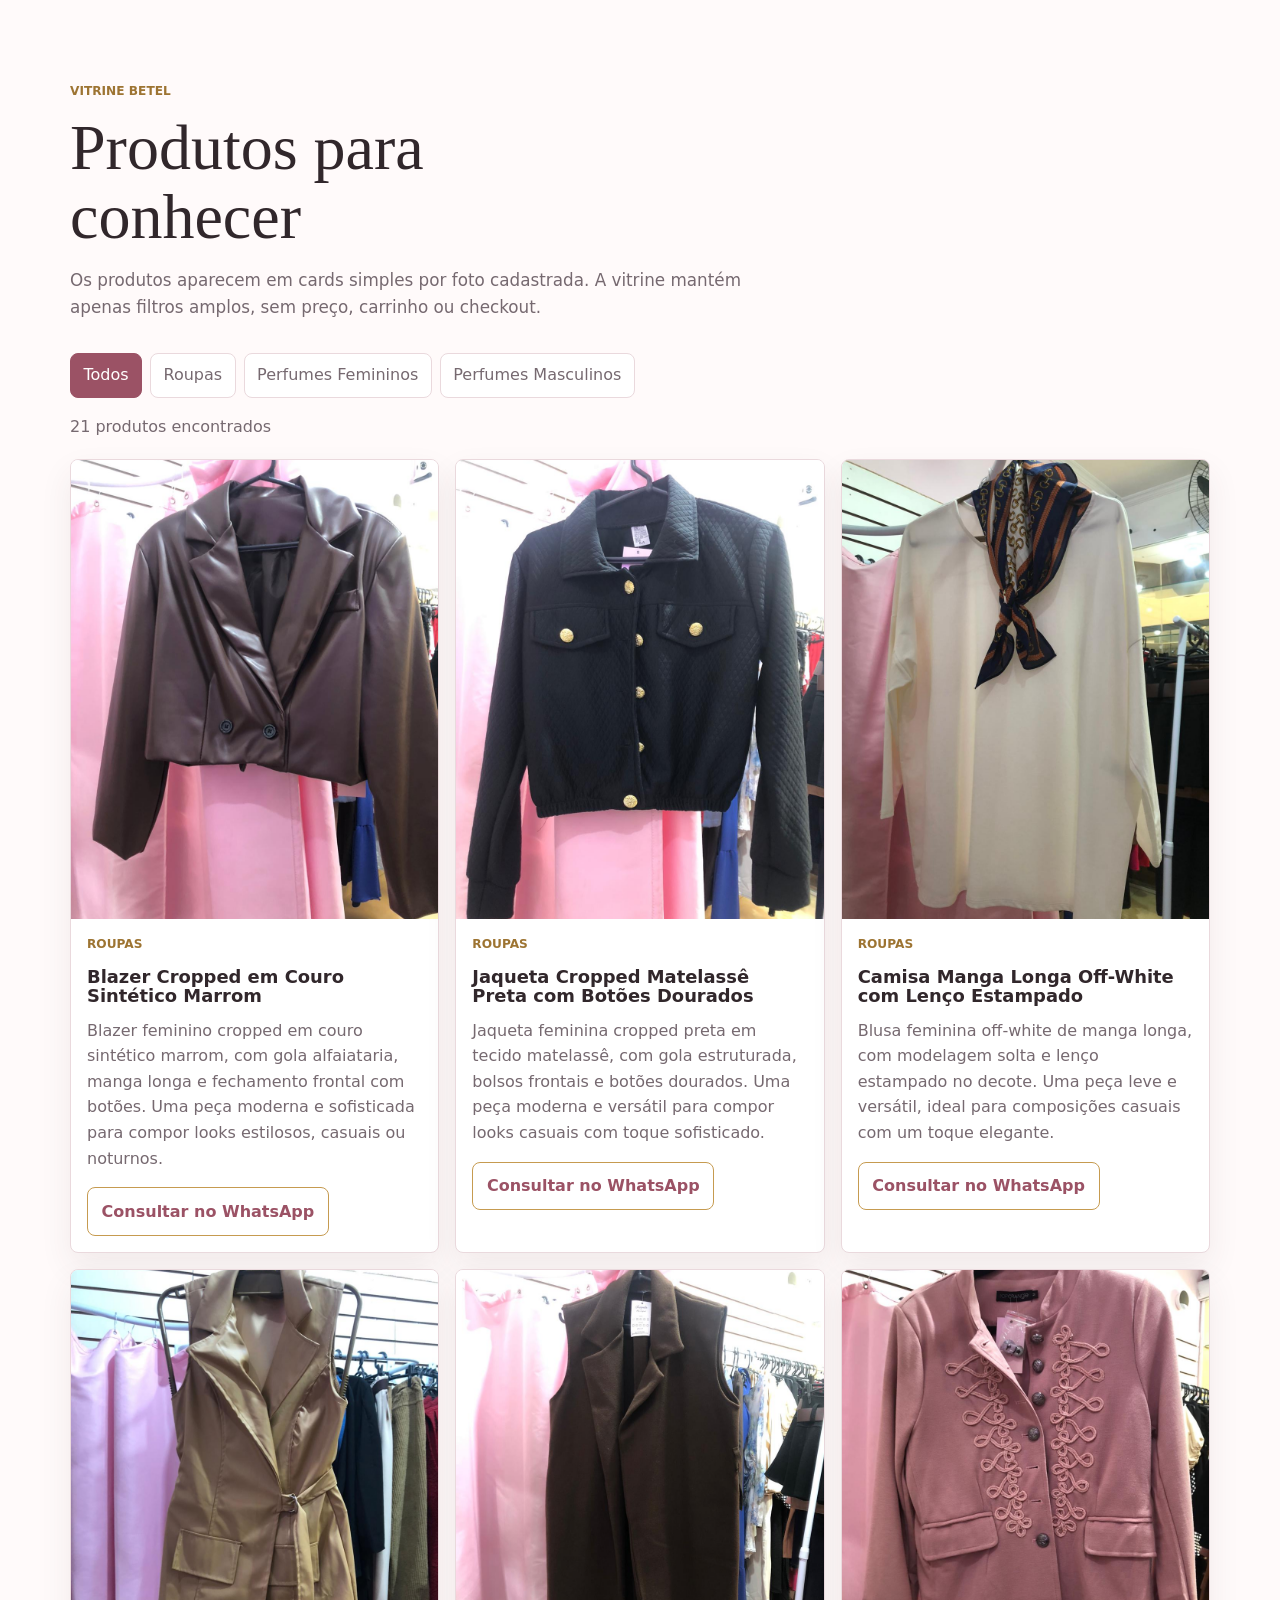
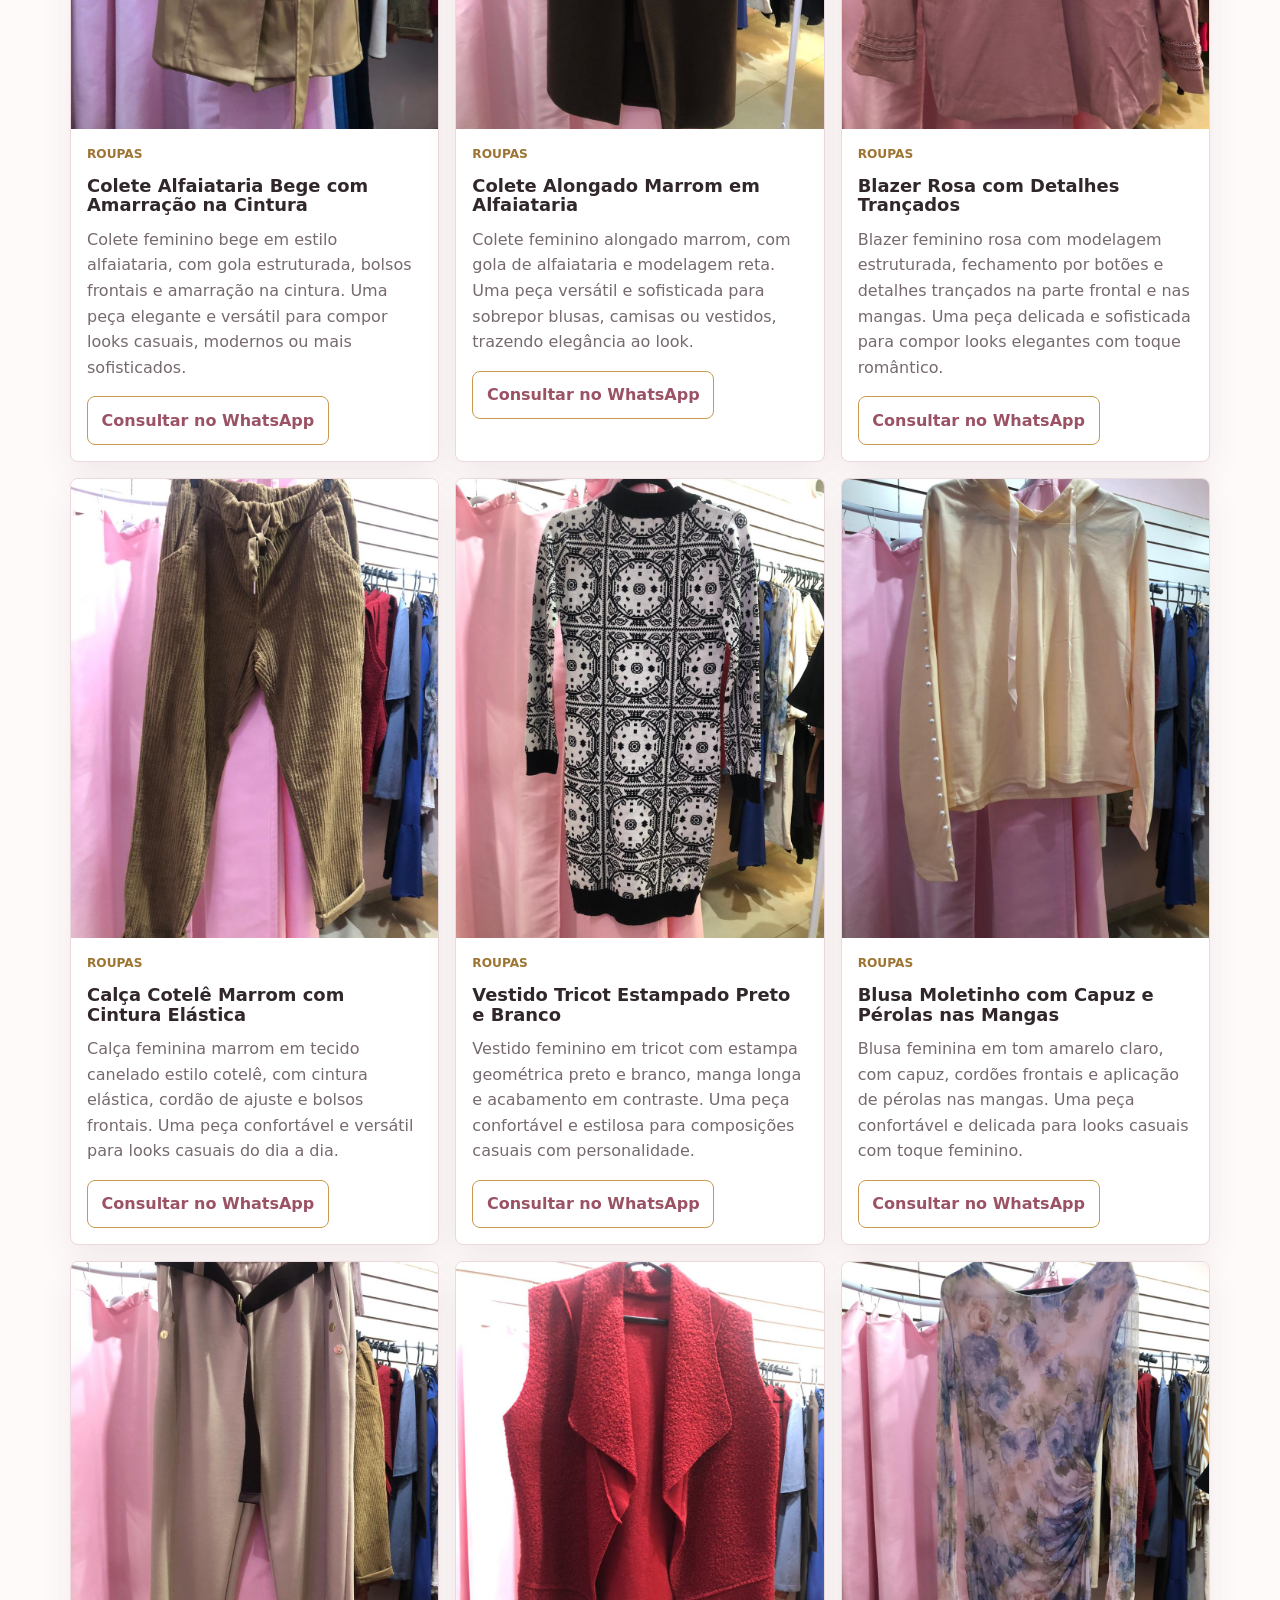
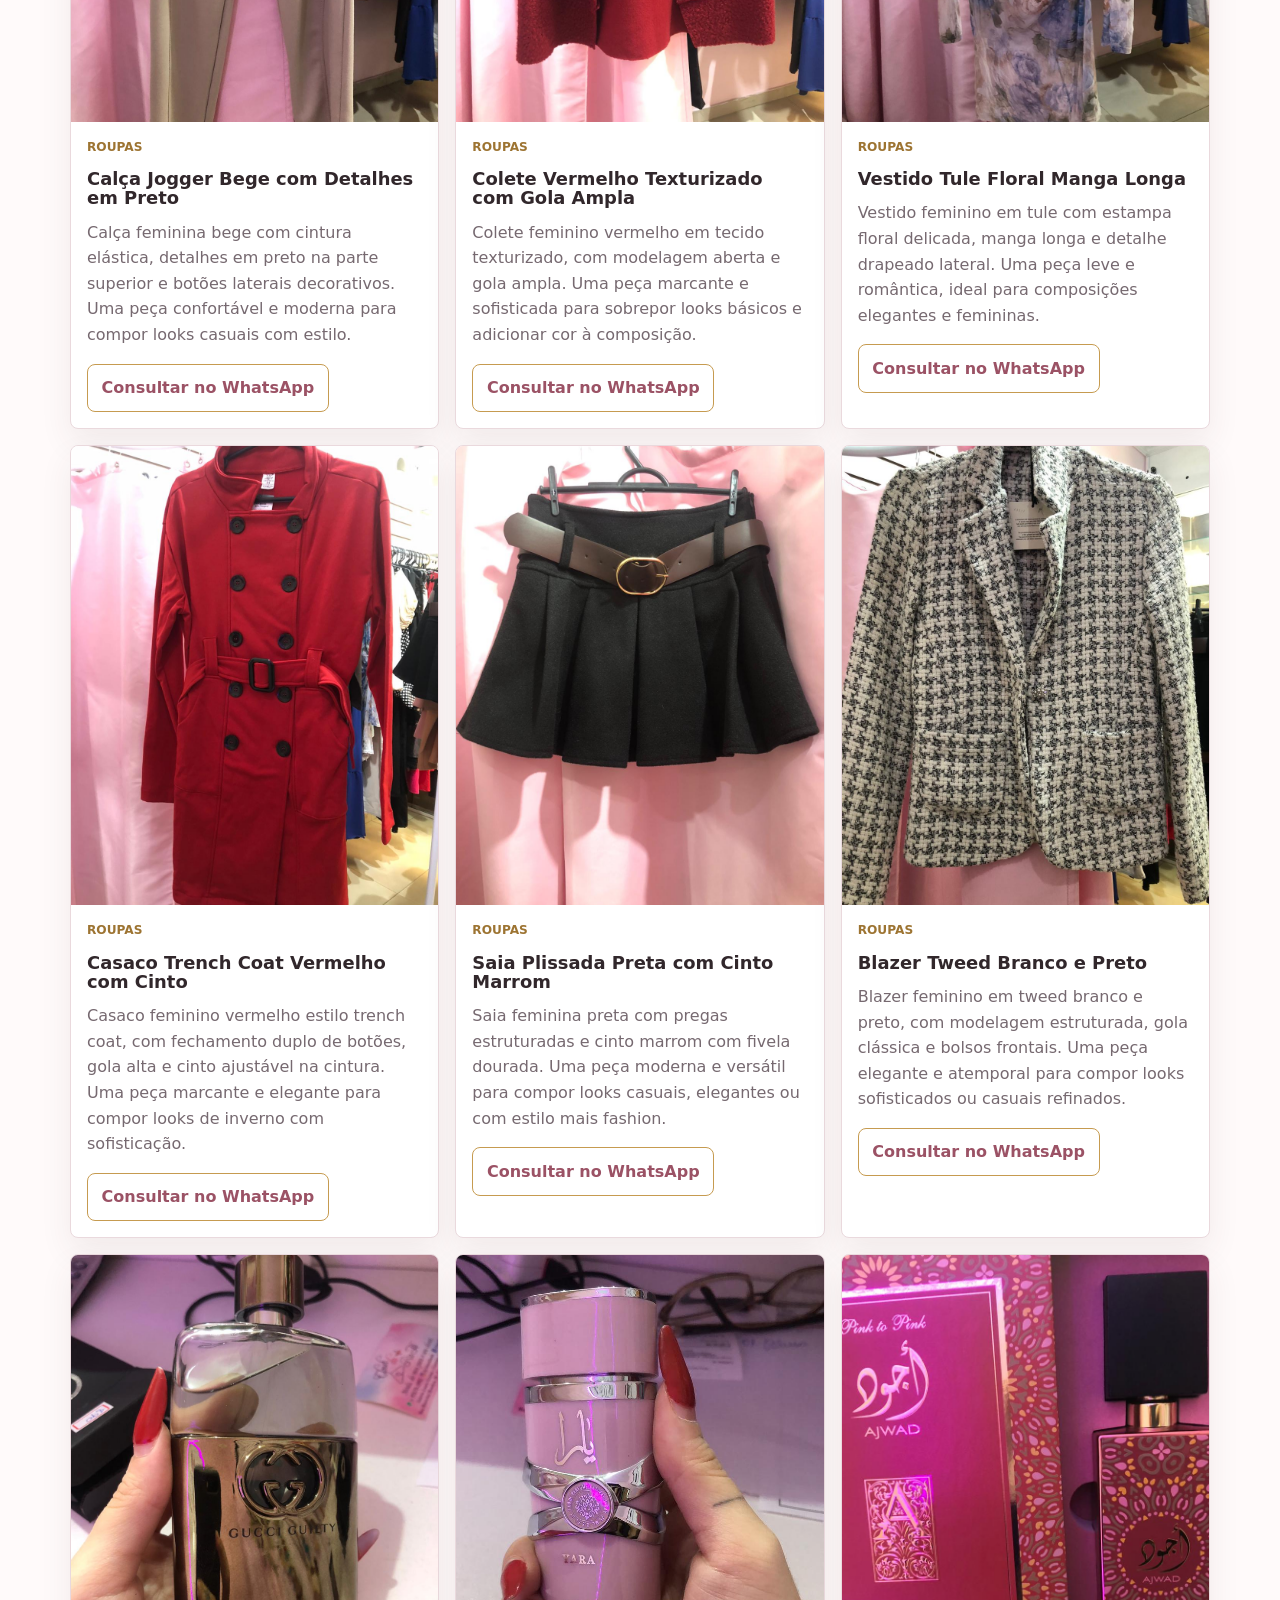
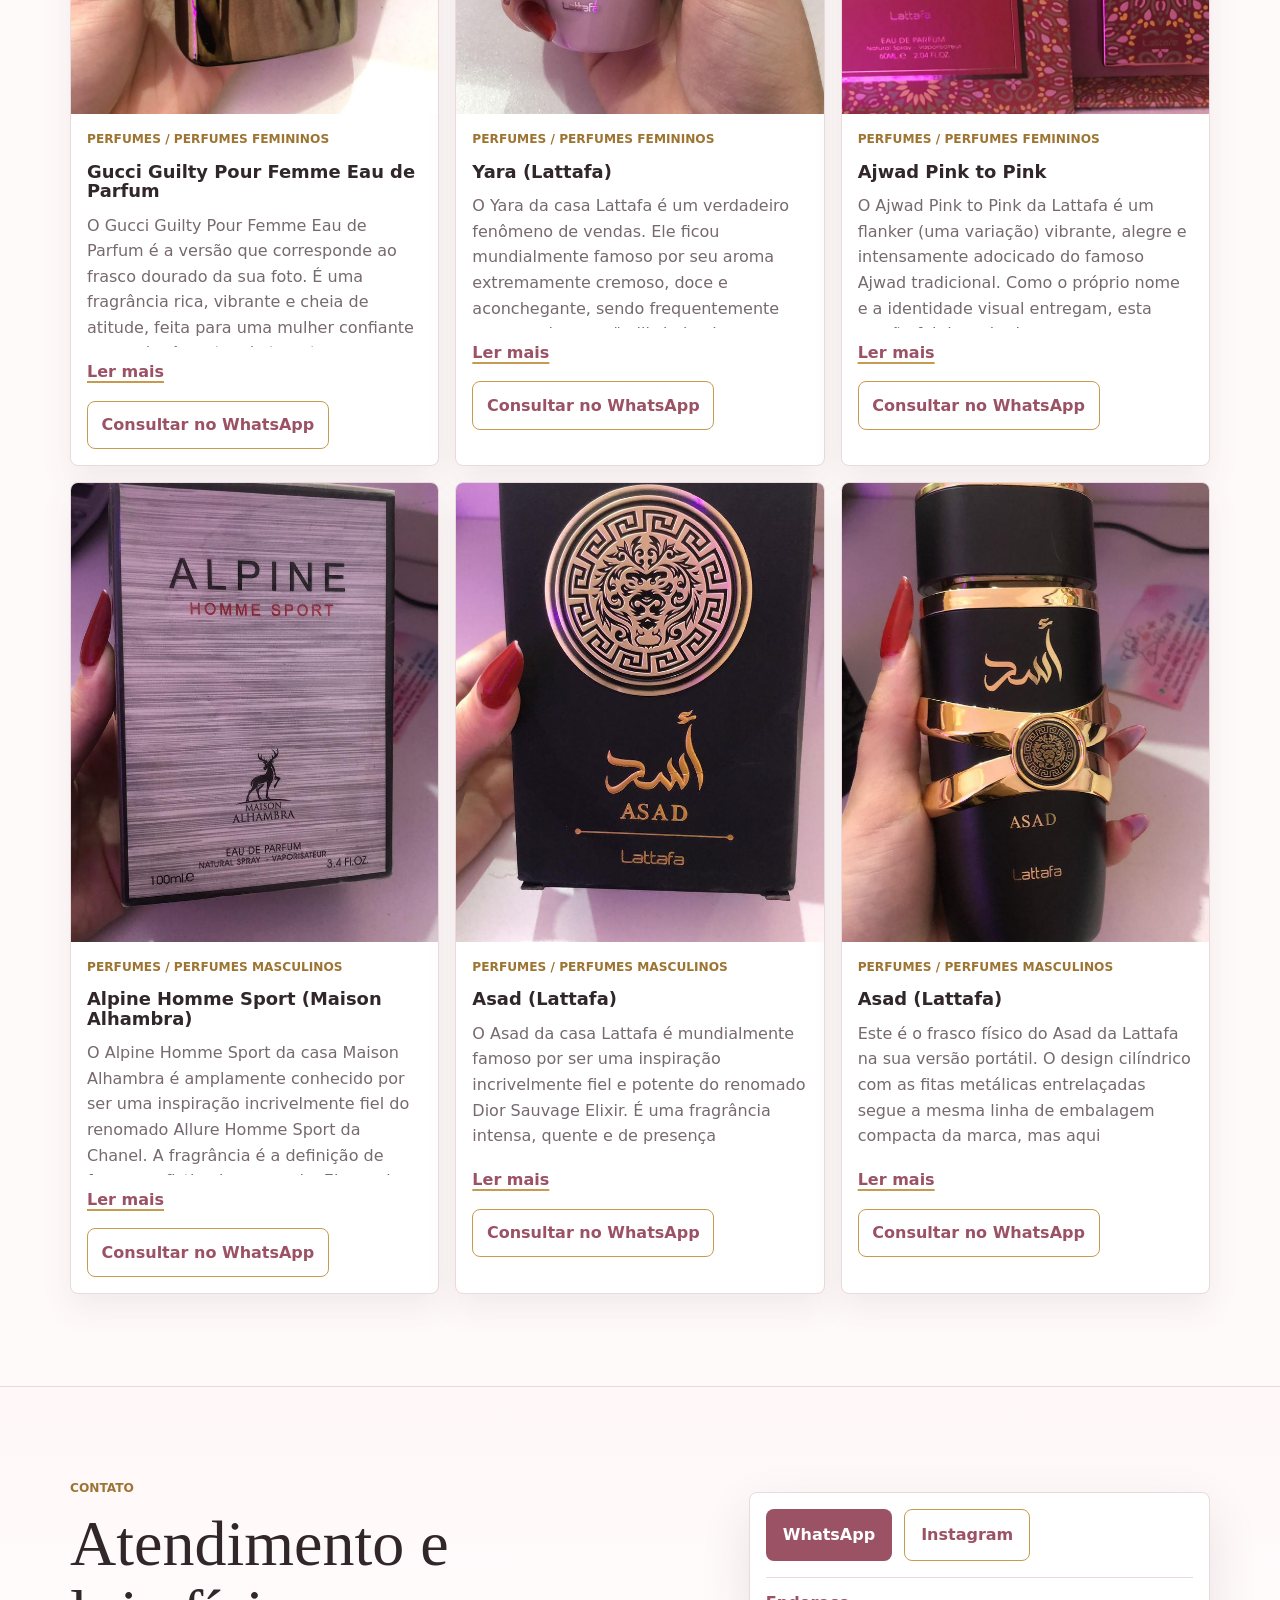
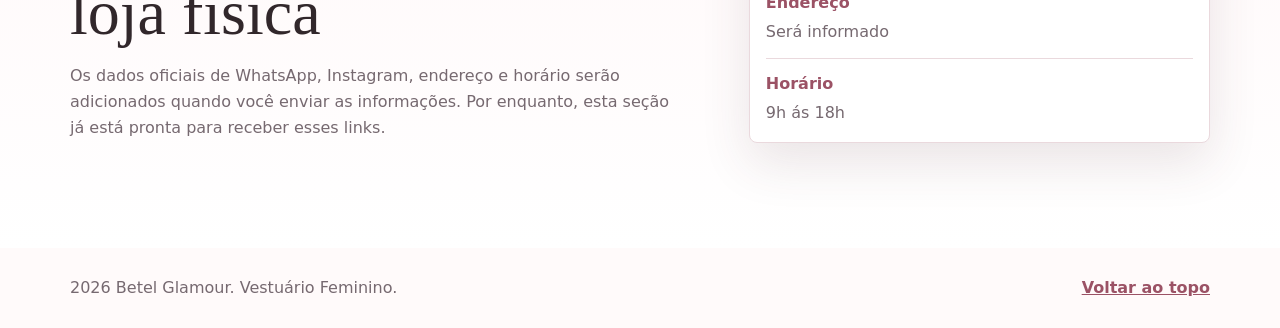
==== commit 56e9bb8c: "Update site URL to betel-glamour" ====
(no text change in the page or its own stylesheets)
